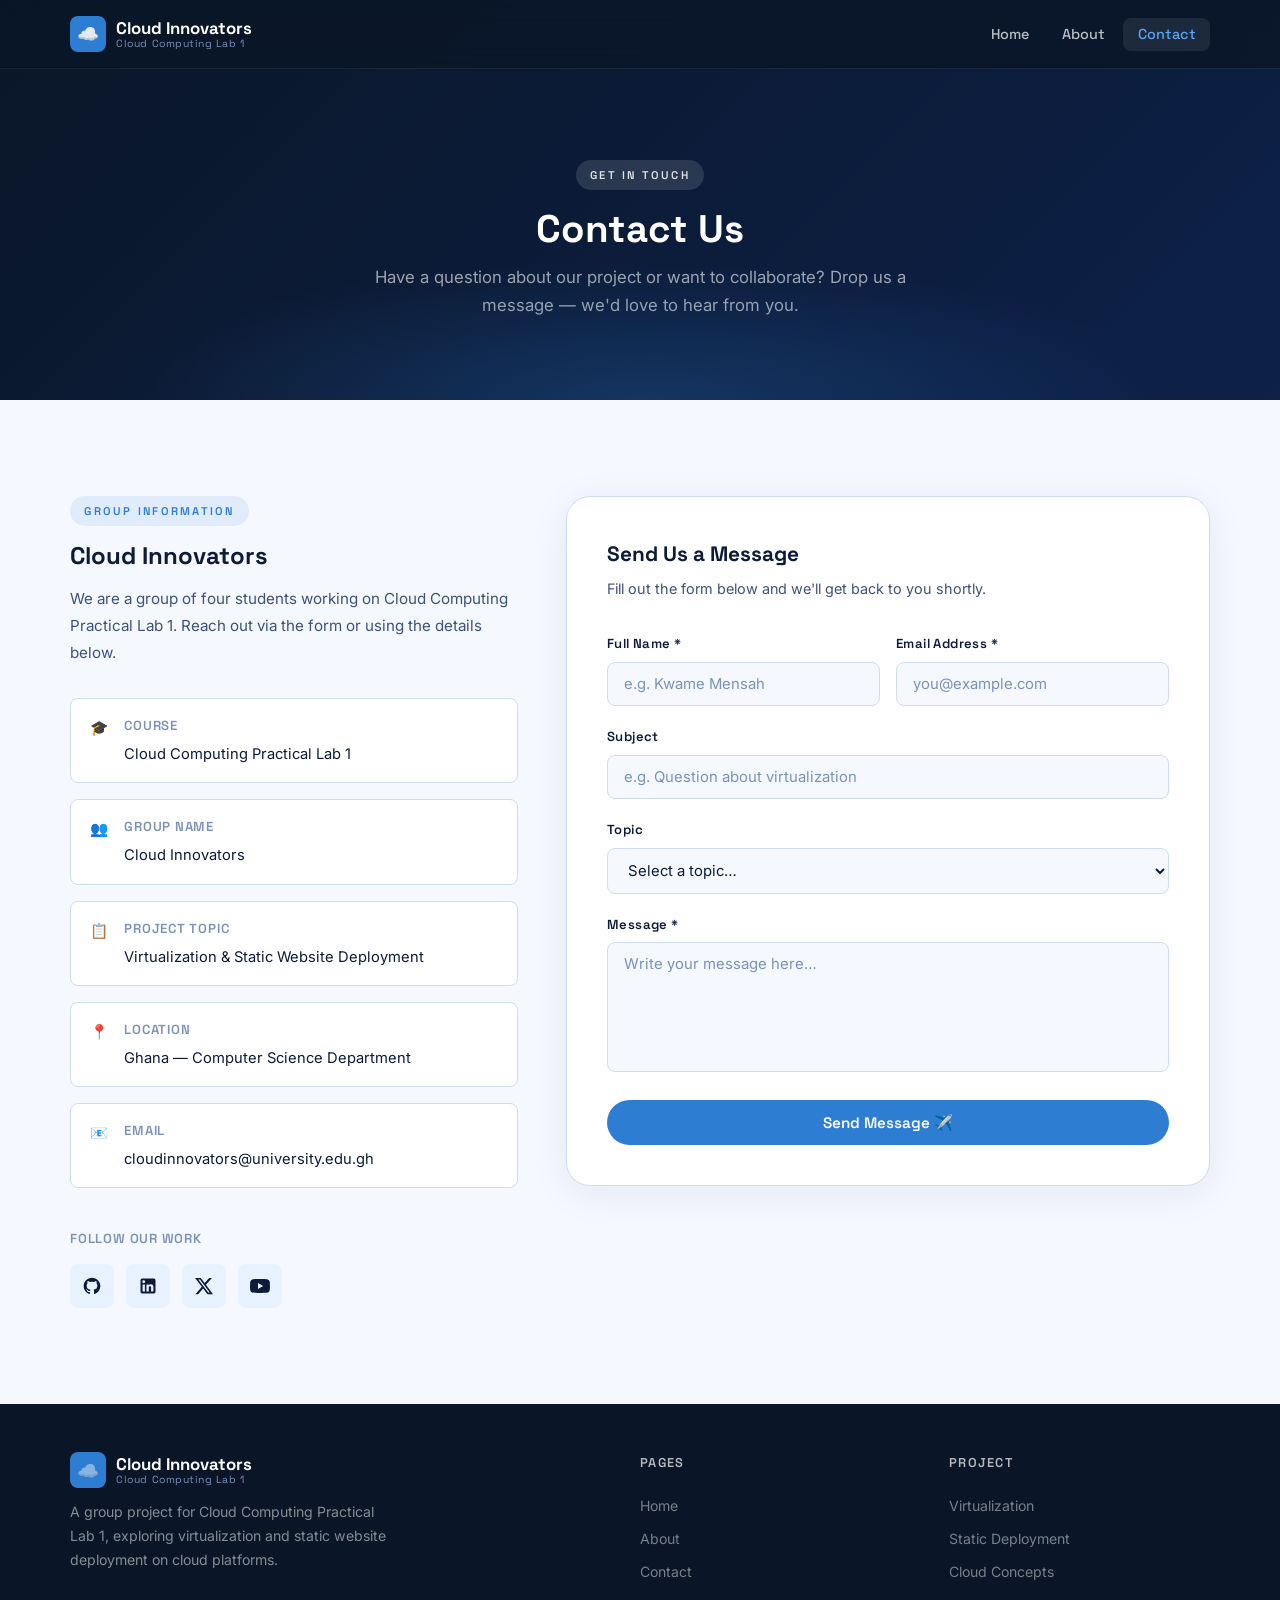
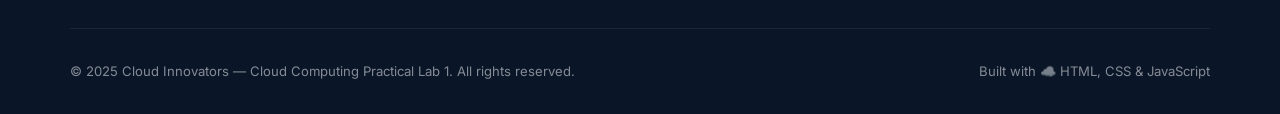
==== contact.html @ 01a99489 "feat: initialize website project with responsive structure, navigation, and contact form logic" ====
<!DOCTYPE html>
<html lang="en">
<head>
  <meta charset="UTF-8" />
  <meta name="viewport" content="width=device-width, initial-scale=1.0" />
  <meta name="description" content="Contact the Cloud Innovators group — send a message or find our project details." />
  <title>Cloud Innovators | Contact</title>
  <link rel="stylesheet" href="style.css" />
  <link rel="preconnect" href="https://fonts.googleapis.com" />
  <link rel="preconnect" href="https://fonts.gstatic.com" crossorigin />
</head>
<body>

  <!-- ============================================================
       NAVIGATION
  ============================================================ -->
  <nav class="navbar" role="navigation" aria-label="Main navigation">
    <div class="container nav-inner">

      <a href="index.html" class="nav-logo" aria-label="Cloud Innovators Home">
        <div class="logo-icon" aria-hidden="true">☁️</div>
        <div class="logo-text">
          Cloud Innovators
          <span class="logo-sub">Cloud Computing Lab 1</span>
        </div>
      </a>

      <ul class="nav-links" role="list">
        <li><a href="index.html">Home</a></li>
        <li><a href="about.html">About</a></li>
        <li><a href="contact.html" class="active">Contact</a></li>
      </ul>

      <button class="nav-toggle" aria-label="Toggle navigation" aria-expanded="false">
        <span></span><span></span><span></span>
      </button>

    </div>
  </nav>


  <!-- ============================================================
       PAGE HERO
  ============================================================ -->
  <header class="page-hero" role="banner">
    <div class="container">
      <span class="section-label" style="background:rgba(255,255,255,0.12); color:rgba(255,255,255,0.85);">
        Get in Touch
      </span>
      <h1 class="section-title">Contact Us</h1>
      <p>
        Have a question about our project or want to collaborate?
        Drop us a message — we'd love to hear from you.
      </p>
    </div>
  </header>


  <!-- ============================================================
       CONTACT SECTION
  ============================================================ -->
  <section class="contact-section" aria-labelledby="contact-title">
    <div class="container">

      <div class="contact-grid">

        <!-- Left: Group Info Panel -->
        <aside class="contact-info" aria-label="Group contact information">

          <span class="section-label">Group Information</span>
          <h2 id="contact-title" class="section-title" style="font-size:1.5rem;">Cloud Innovators</h2>
          <p>
            We are a group of four students working on Cloud Computing Practical Lab 1.
            Reach out via the form or using the details below.
          </p>

          <!-- Contact details list -->
          <ul class="info-list" role="list">

            <li class="info-item reveal">
              <span class="info-icon" aria-hidden="true">🎓</span>
              <div>
                <strong>Course</strong>
                <span>Cloud Computing Practical Lab 1</span>
              </div>
            </li>

            <li class="info-item reveal">
              <span class="info-icon" aria-hidden="true">👥</span>
              <div>
                <strong>Group Name</strong>
                <span>Cloud Innovators</span>
              </div>
            </li>

            <li class="info-item reveal">
              <span class="info-icon" aria-hidden="true">📋</span>
              <div>
                <strong>Project Topic</strong>
                <span>Virtualization &amp; Static Website Deployment</span>
              </div>
            </li>

            <li class="info-item reveal">
              <span class="info-icon" aria-hidden="true">📍</span>
              <div>
                <strong>Location</strong>
                <span>Ghana — Computer Science Department</span>
              </div>
            </li>

            <li class="info-item reveal">
              <span class="info-icon" aria-hidden="true">📧</span>
              <div>
                <strong>Email</strong>
                <span>cloudinnovators@university.edu.gh</span>
              </div>
            </li>

          </ul><!-- /info-list -->

          <!-- Social media placeholder icons -->
          <div class="reveal">
            <p style="font-family:var(--font-display); font-size:0.82rem; font-weight:600; letter-spacing:0.06em; text-transform:uppercase; color:var(--text-muted); margin-bottom:0.8rem;">
              Follow Our Work
            </p>
            <div class="social-row" role="list" aria-label="Social media links">
              <a href="#" class="social-btn" role="listitem" title="GitHub" aria-label="GitHub (placeholder)">
                <!-- GitHub icon via Unicode -->
                <svg width="20" height="20" viewBox="0 0 24 24" fill="currentColor" aria-hidden="true">
                  <path d="M12 2C6.477 2 2 6.477 2 12c0 4.418 2.865 8.166 6.839 9.489.5.092.682-.217.682-.482 0-.237-.008-.866-.013-1.699-2.782.604-3.369-1.341-3.369-1.341-.454-1.155-1.11-1.462-1.11-1.462-.908-.62.069-.608.069-.608 1.003.07 1.531 1.03 1.531 1.03.892 1.529 2.341 1.087 2.91.832.092-.647.35-1.088.636-1.338-2.22-.253-4.555-1.11-4.555-4.943 0-1.091.39-1.984 1.029-2.683-.103-.253-.446-1.27.098-2.647 0 0 .84-.269 2.75 1.025A9.564 9.564 0 0112 6.844a9.59 9.59 0 012.504.337c1.909-1.294 2.747-1.025 2.747-1.025.546 1.377.202 2.394.1 2.647.64.699 1.028 1.592 1.028 2.683 0 3.842-2.339 4.687-4.566 4.935.359.309.678.919.678 1.852 0 1.336-.012 2.415-.012 2.743 0 .267.18.578.688.48C19.138 20.163 22 16.418 22 12c0-5.523-4.477-10-10-10z"/>
                </svg>
              </a>

              <a href="#" class="social-btn" role="listitem" title="LinkedIn" aria-label="LinkedIn (placeholder)">
                <svg width="20" height="20" viewBox="0 0 24 24" fill="currentColor" aria-hidden="true">
                  <path d="M19 3A2 2 0 0121 5v14a2 2 0 01-2 2H5a2 2 0 01-2-2V5a2 2 0 012-2h14m-.5 15.5v-5.3a3.26 3.26 0 00-3.26-3.26c-.85 0-1.84.52-2.32 1.3v-1.11h-2.79v8.37h2.79v-4.93c0-.77.62-1.4 1.39-1.4a1.4 1.4 0 011.4 1.4v4.93h2.79M6.88 8.56a1.68 1.68 0 001.68-1.68c0-.93-.75-1.69-1.68-1.69a1.69 1.69 0 00-1.69 1.69c0 .93.76 1.68 1.69 1.68m1.39 9.94v-8.37H5.5v8.37h2.77z"/>
                </svg>
              </a>

              <a href="#" class="social-btn" role="listitem" title="Twitter / X" aria-label="Twitter (placeholder)">
                <svg width="20" height="20" viewBox="0 0 24 24" fill="currentColor" aria-hidden="true">
                  <path d="M18.244 2.25h3.308l-7.227 8.26 8.502 11.24H16.17l-5.214-6.817L4.99 21.75H1.68l7.73-8.835L1.254 2.25H8.08l4.713 6.231zm-1.161 17.52h1.833L7.084 4.126H5.117z"/>
                </svg>
              </a>

              <a href="#" class="social-btn" role="listitem" title="YouTube" aria-label="YouTube (placeholder)">
                <svg width="20" height="20" viewBox="0 0 24 24" fill="currentColor" aria-hidden="true">
                  <path d="M23.498 6.186a3.016 3.016 0 00-2.122-2.136C19.505 3.545 12 3.545 12 3.545s-7.505 0-9.377.505A3.017 3.017 0 00.502 6.186C0 8.07 0 12 0 12s0 3.93.502 5.814a3.016 3.016 0 002.122 2.136c1.871.505 9.376.505 9.376.505s7.505 0 9.377-.505a3.015 3.015 0 002.122-2.136C24 15.93 24 12 24 12s0-3.93-.502-5.814zM9.545 15.568V8.432L15.818 12l-6.273 3.568z"/>
                </svg>
              </a>

            </div><!-- /social-row -->
          </div>

        </aside><!-- /contact-info -->


        <!-- Right: Contact Form -->
        <div class="contact-form-wrap reveal">

          <h3>Send Us a Message</h3>
          <p class="form-sub">Fill out the form below and we'll get back to you shortly.</p>

          <!--
            Contact form — uses client-side validation via script.js.
            In production, replace the JS timeout with a real fetch() POST
            to your backend or a form service (e.g. Formspree, Netlify Forms).
          -->
          <form id="contactForm" novalidate aria-label="Contact form">

            <!-- Name + Email row -->
            <div class="form-row">

              <div class="form-group">
                <label for="name">Full Name <span aria-hidden="true">*</span></label>
                <input
                  type="text"
                  id="name"
                  name="name"
                  placeholder="e.g. Kwame Mensah"
                  required
                  autocomplete="name"
                  aria-required="true"
                />
              </div>

              <div class="form-group">
                <label for="email">Email Address <span aria-hidden="true">*</span></label>
                <input
                  type="email"
                  id="email"
                  name="email"
                  placeholder="you@example.com"
                  required
                  autocomplete="email"
                  aria-required="true"
                />
              </div>

            </div><!-- /form-row -->

            <!-- Subject -->
            <div class="form-group">
              <label for="subject">Subject</label>
              <input
                type="text"
                id="subject"
                name="subject"
                placeholder="e.g. Question about virtualization"
                autocomplete="off"
              />
            </div>

            <!-- Topic select -->
            <div class="form-group">
              <label for="topic">Topic</label>
              <select id="topic" name="topic">
                <option value="" disabled selected>Select a topic…</option>
                <option value="general">General Enquiry</option>
                <option value="virtualization">Virtualization</option>
                <option value="deployment">Static Deployment</option>
                <option value="cloud">Cloud Concepts</option>
                <option value="collaboration">Collaboration</option>
                <option value="other">Other</option>
              </select>
            </div>

            <!-- Message -->
            <div class="form-group">
              <label for="message">Message <span aria-hidden="true">*</span></label>
              <textarea
                id="message"
                name="message"
                placeholder="Write your message here…"
                required
                aria-required="true"
              ></textarea>
            </div>

            <!-- Submit -->
            <button type="submit" class="btn btn-primary form-submit">
              Send Message ✈️
            </button>

          </form><!-- /contactForm -->

          <!-- Success state (hidden until form submitted) -->
          <div class="form-success" role="alert" aria-live="polite">
            <div class="success-icon" aria-hidden="true">✅</div>
            <h4>Message Sent!</h4>
            <p>Thanks for reaching out. We'll get back to you as soon as possible.</p>
          </div>

        </div><!-- /contact-form-wrap -->

      </div><!-- /contact-grid -->

    </div>
  </section><!-- /contact-section -->


  <!-- ============================================================
       FOOTER
  ============================================================ -->
  <footer role="contentinfo">
    <div class="container">

      <div class="footer-inner">

        <div class="footer-brand">
          <div class="nav-logo">
            <div class="logo-icon" aria-hidden="true">☁️</div>
            <div class="logo-text">
              Cloud Innovators
              <span class="logo-sub">Cloud Computing Lab 1</span>
            </div>
          </div>
          <p>
            A group project for Cloud Computing Practical Lab 1, exploring
            virtualization and static website deployment on cloud platforms.
          </p>
        </div>

        <nav class="footer-col" aria-label="Footer navigation">
          <h5>Pages</h5>
          <a href="index.html">Home</a>
          <a href="about.html">About</a>
          <a href="contact.html">Contact</a>
        </nav>

        <div class="footer-col">
          <h5>Project</h5>
          <a href="#">Virtualization</a>
          <a href="#">Static Deployment</a>
          <a href="#">Cloud Concepts</a>
        </div>

      </div>

      <div class="footer-bottom">
        <span>© 2025 Cloud Innovators — Cloud Computing Practical Lab 1. All rights reserved.</span>
        <span>Built with ☁️ HTML, CSS &amp; JavaScript</span>
      </div>

    </div>
  </footer>


  <script src="script.js"></script>
</body>
</html>
---- style.css ----
/* ============================================================
   style.css — Cloud Innovators | Cloud Computing Practical Lab 1
   Design: Stratospheric blue palette, crisp whites, glassmorphism
   accents, subtle animated cloud drifts.
   ============================================================ */

/* ---------- Google Fonts Import ---------- */
@import url('https://fonts.googleapis.com/css2?family=Space+Grotesk:wght@300;400;500;600;700&family=Inter:wght@300;400;500&display=swap');

/* ---------- CSS Custom Properties ---------- */
:root {
  /* Colour palette */
  --sky-deep:    #0A1628;   /* near-black sky — navbar, footer */
  --sky-dark:    #0D2149;   /* dark navy */
  --sky-mid:     #1A4B8C;   /* mid-blue */
  --sky-bright:  #2D7DD2;   /* brand blue */
  --sky-light:   #5BA4F5;   /* accent / hover */
  --sky-pale:    #E8F2FF;   /* very light blue tint */
  --cloud-white: #FFFFFF;
  --cloud-off:   #F5F8FF;   /* page background */
  --cloud-gray:  #D0DCF0;   /* borders, dividers */
  --text-primary: #0D1B38;
  --text-secondary: #3D5278;
  --text-muted:  #7A92B8;

  /* Typography */
  --font-display: 'Space Grotesk', sans-serif;
  --font-body:    'Inter', sans-serif;

  /* Spacing / radii */
  --radius-sm:  8px;
  --radius-md:  16px;
  --radius-lg:  24px;
  --radius-xl:  40px;

  /* Transitions */
  --ease: cubic-bezier(0.4, 0, 0.2, 1);
  --dur:  0.28s;
}

/* ---------- Reset & Base ---------- */
*, *::before, *::after { box-sizing: border-box; margin: 0; padding: 0; }

html { scroll-behavior: smooth; font-size: 16px; }

body {
  font-family: var(--font-body);
  background-color: var(--cloud-off);
  color: var(--text-primary);
  line-height: 1.65;
  overflow-x: hidden;
}

img { max-width: 100%; display: block; }

a { color: inherit; text-decoration: none; }

ul { list-style: none; }

/* ---------- Utility ---------- */
.container {
  width: min(1140px, 100% - 3rem);
  margin-inline: auto;
}

.section-label {
  display: inline-block;
  font-family: var(--font-display);
  font-size: 0.7rem;
  font-weight: 600;
  letter-spacing: 0.2em;
  text-transform: uppercase;
  color: var(--sky-bright);
  background: rgba(45, 125, 210, 0.1);
  padding: 0.35rem 0.9rem;
  border-radius: 999px;
  margin-bottom: 1rem;
}

.section-title {
  font-family: var(--font-display);
  font-size: clamp(1.8rem, 3vw, 2.6rem);
  font-weight: 700;
  color: var(--text-primary);
  line-height: 1.2;
  margin-bottom: 1rem;
}

.section-sub {
  font-size: 1.05rem;
  color: var(--text-secondary);
  max-width: 60ch;
  margin-bottom: 2.5rem;
  line-height: 1.75;
}

.btn {
  display: inline-flex;
  align-items: center;
  gap: 0.5rem;
  font-family: var(--font-display);
  font-size: 0.95rem;
  font-weight: 600;
  padding: 0.8rem 1.8rem;
  border-radius: 999px;
  cursor: pointer;
  transition: background var(--dur) var(--ease),
              box-shadow var(--dur) var(--ease),
              transform var(--dur) var(--ease);
  border: none;
}

.btn-primary {
  background: var(--sky-bright);
  color: var(--cloud-white);
}
.btn-primary:hover {
  background: var(--sky-light);
  box-shadow: 0 8px 24px rgba(45, 125, 210, 0.4);
  transform: translateY(-2px);
}

.btn-outline {
  background: transparent;
  color: var(--cloud-white);
  border: 2px solid rgba(255,255,255,0.55);
}
.btn-outline:hover {
  background: rgba(255,255,255,0.12);
  border-color: rgba(255,255,255,0.9);
  transform: translateY(-2px);
}

/* ---------- Navigation ---------- */
.navbar {
  position: fixed;
  top: 0;
  left: 0;
  right: 0;
  z-index: 100;
  background: rgba(10, 22, 40, 0.82);
  backdrop-filter: blur(14px);
  -webkit-backdrop-filter: blur(14px);
  border-bottom: 1px solid rgba(255,255,255,0.07);
  transition: background var(--dur) var(--ease);
}

.navbar.scrolled {
  background: rgba(10, 22, 40, 0.97);
}

.nav-inner {
  display: flex;
  align-items: center;
  justify-content: space-between;
  height: 68px;
}

/* Logo */
.nav-logo {
  display: flex;
  align-items: center;
  gap: 0.65rem;
}

.logo-icon {
  width: 36px;
  height: 36px;
  background: var(--sky-bright);
  border-radius: var(--radius-sm);
  display: flex;
  align-items: center;
  justify-content: center;
  font-size: 1.1rem;
}

.logo-text {
  font-family: var(--font-display);
  font-weight: 700;
  font-size: 1.05rem;
  color: var(--cloud-white);
  line-height: 1.1;
}

.logo-sub {
  font-size: 0.65rem;
  font-weight: 400;
  color: var(--text-muted);
  display: block;
  letter-spacing: 0.05em;
}

/* Nav links */
.nav-links {
  display: flex;
  align-items: center;
  gap: 0.25rem;
}

.nav-links a {
  font-family: var(--font-display);
  font-size: 0.9rem;
  font-weight: 500;
  color: rgba(255,255,255,0.72);
  padding: 0.45rem 0.9rem;
  border-radius: var(--radius-sm);
  transition: color var(--dur), background var(--dur);
}

.nav-links a:hover,
.nav-links a.active {
  color: var(--cloud-white);
  background: rgba(255,255,255,0.08);
}

.nav-links a.active {
  color: var(--sky-light);
}

/* Hamburger */
.nav-toggle {
  display: none;
  flex-direction: column;
  gap: 5px;
  cursor: pointer;
  padding: 6px;
  background: none;
  border: none;
}
.nav-toggle span {
  display: block;
  width: 24px;
  height: 2px;
  background: var(--cloud-white);
  border-radius: 2px;
  transition: transform var(--dur), opacity var(--dur);
}
.nav-toggle.open span:nth-child(1) { transform: translateY(7px) rotate(45deg); }
.nav-toggle.open span:nth-child(2) { opacity: 0; }
.nav-toggle.open span:nth-child(3) { transform: translateY(-7px) rotate(-45deg); }

/* ---------- Hero (index.html) ---------- */
.hero {
  min-height: 100vh;
  position: relative;
  display: flex;
  align-items: center;
  overflow: hidden;
  background: linear-gradient(135deg, var(--sky-deep) 0%, var(--sky-dark) 40%, var(--sky-mid) 100%);
}

/* Animated gradient orbs */
.hero::before {
  content: '';
  position: absolute;
  inset: 0;
  background:
    radial-gradient(ellipse 60% 55% at 70% 60%, rgba(45,125,210,0.25) 0%, transparent 70%),
    radial-gradient(ellipse 45% 40% at 20% 30%, rgba(91,164,245,0.15) 0%, transparent 65%);
  pointer-events: none;
}

/* Floating cloud shapes */
.cloud-float {
  position: absolute;
  border-radius: 999px;
  background: rgba(255,255,255,0.04);
  animation: drift linear infinite;
}
.cloud-float:nth-child(1) { width: 340px; height: 90px; top: 18%; left: -5%; animation-duration: 28s; }
.cloud-float:nth-child(2) { width: 220px; height: 60px; top: 60%; left: 55%; animation-duration: 36s; animation-delay: -12s; }
.cloud-float:nth-child(3) { width: 160px; height: 44px; top: 80%; left: 5%;  animation-duration: 22s; animation-delay: -6s; }

@keyframes drift {
  from { transform: translateX(-120px); opacity: 0.6; }
  50%  { opacity: 1; }
  to   { transform: translateX(calc(100vw + 120px)); opacity: 0.6; }
}

.hero-content {
  position: relative;
  z-index: 2;
  padding-block: 7rem 4rem;
}

.hero-grid {
  display: grid;
  grid-template-columns: 1fr 1fr;
  align-items: center;
  gap: 4rem;
}

.hero-badge {
  display: inline-flex;
  align-items: center;
  gap: 0.5rem;
  background: rgba(255,255,255,0.08);
  border: 1px solid rgba(255,255,255,0.15);
  color: rgba(255,255,255,0.85);
  font-family: var(--font-display);
  font-size: 0.75rem;
  font-weight: 500;
  letter-spacing: 0.06em;
  text-transform: uppercase;
  padding: 0.4rem 1rem;
  border-radius: 999px;
  margin-bottom: 1.5rem;
}

.hero-title {
  font-family: var(--font-display);
  font-size: clamp(2.4rem, 5vw, 4rem);
  font-weight: 700;
  color: var(--cloud-white);
  line-height: 1.1;
  margin-bottom: 1.5rem;
}

.hero-title .accent {
  background: linear-gradient(90deg, #5BA4F5, #93C5FD);
  -webkit-background-clip: text;
  -webkit-text-fill-color: transparent;
  background-clip: text;
}

.hero-desc {
  font-size: 1.05rem;
  color: rgba(255,255,255,0.65);
  line-height: 1.8;
  margin-bottom: 2.5rem;
  max-width: 50ch;
}

.hero-actions {
  display: flex;
  flex-wrap: wrap;
  gap: 0.9rem;
}

/* Hero image panel */
.hero-visual {
  position: relative;
}

.hero-img-wrap {
  position: relative;
  border-radius: var(--radius-lg);
  overflow: hidden;
  box-shadow: 0 32px 80px rgba(0,0,0,0.45);
  aspect-ratio: 4/3;
}

.hero-img-wrap img {
  width: 100%;
  height: 100%;
  object-fit: cover;
  filter: brightness(0.88) saturate(1.15);
}

/* Stat cards overlaid on image */
.stat-card {
  position: absolute;
  background: rgba(255,255,255,0.1);
  backdrop-filter: blur(16px);
  -webkit-backdrop-filter: blur(16px);
  border: 1px solid rgba(255,255,255,0.2);
  border-radius: var(--radius-md);
  padding: 0.85rem 1.2rem;
  color: var(--cloud-white);
}

.stat-card:nth-child(2) { top: -1.2rem; right: -1.2rem; }
.stat-card:nth-child(3) { bottom: -1.2rem; left: -1.2rem; }

.stat-num {
  font-family: var(--font-display);
  font-size: 1.5rem;
  font-weight: 700;
  color: var(--sky-light);
}

.stat-lbl {
  font-size: 0.72rem;
  color: rgba(255,255,255,0.65);
  letter-spacing: 0.04em;
  text-transform: uppercase;
}

/* ---------- Features / Info Section (index) ---------- */
.features {
  padding-block: 6rem;
}

.features-intro { text-align: center; }
.features-intro .section-sub { margin-inline: auto; }

.features-grid {
  display: grid;
  grid-template-columns: repeat(3, 1fr);
  gap: 1.5rem;
  margin-top: 3rem;
}

.feature-card {
  background: var(--cloud-white);
  border: 1px solid var(--cloud-gray);
  border-radius: var(--radius-md);
  padding: 2rem;
  transition: transform var(--dur) var(--ease), box-shadow var(--dur) var(--ease);
}

.feature-card:hover {
  transform: translateY(-6px);
  box-shadow: 0 20px 50px rgba(13, 33, 73, 0.1);
}

.feature-icon {
  width: 52px;
  height: 52px;
  border-radius: var(--radius-sm);
  background: var(--sky-pale);
  display: flex;
  align-items: center;
  justify-content: center;
  font-size: 1.5rem;
  margin-bottom: 1.25rem;
}

.feature-card h3 {
  font-family: var(--font-display);
  font-size: 1.1rem;
  font-weight: 600;
  margin-bottom: 0.6rem;
  color: var(--text-primary);
}

.feature-card p {
  font-size: 0.92rem;
  color: var(--text-secondary);
  line-height: 1.7;
}

/* ---------- Team Highlight (index) ---------- */
.team-strip {
  background: linear-gradient(135deg, var(--sky-dark), var(--sky-mid));
  padding-block: 5rem;
  text-align: center;
  position: relative;
  overflow: hidden;
}

.team-strip::before {
  content: '';
  position: absolute;
  inset: 0;
  background: radial-gradient(ellipse 70% 60% at 50% 100%, rgba(91,164,245,0.18) 0%, transparent 70%);
  pointer-events: none;
}

.team-strip .section-label { background: rgba(255,255,255,0.12); color: rgba(255,255,255,0.85); }

.team-strip .section-title { color: var(--cloud-white); }

.team-strip .section-sub { color: rgba(255,255,255,0.6); margin-inline: auto; }

.team-avatars {
  display: flex;
  justify-content: center;
  flex-wrap: wrap;
  gap: 1.25rem;
  margin-top: 2.5rem;
}

.avatar-pill {
  display: flex;
  align-items: center;
  gap: 0.75rem;
  background: rgba(255,255,255,0.08);
  border: 1px solid rgba(255,255,255,0.15);
  border-radius: 999px;
  padding: 0.55rem 1.2rem 0.55rem 0.6rem;
  transition: background var(--dur);
}

.avatar-pill:hover { background: rgba(255,255,255,0.14); }

.avatar-circle {
  width: 36px;
  height: 36px;
  border-radius: 50%;
  background: linear-gradient(135deg, var(--sky-bright), var(--sky-light));
  display: flex;
  align-items: center;
  justify-content: center;
  font-family: var(--font-display);
  font-weight: 700;
  font-size: 0.85rem;
  color: #fff;
  flex-shrink: 0;
}

.avatar-name {
  font-family: var(--font-display);
  font-size: 0.88rem;
  font-weight: 500;
  color: rgba(255,255,255,0.9);
}

/* ---------- About Page ---------- */
.page-hero {
  background: linear-gradient(135deg, var(--sky-deep), var(--sky-dark));
  padding: 10rem 0 5rem;
  text-align: center;
  position: relative;
  overflow: hidden;
}

.page-hero::after {
  content: '';
  position: absolute;
  inset: 0;
  background: radial-gradient(ellipse 60% 50% at 50% 100%, rgba(45,125,210,0.25) 0%, transparent 70%);
  pointer-events: none;
}

.page-hero .section-title { color: var(--cloud-white); margin-bottom: 0.75rem; }

.page-hero p {
  color: rgba(255,255,255,0.6);
  font-size: 1.05rem;
  max-width: 50ch;
  margin-inline: auto;
}

/* About — explainer */
.explainer {
  padding-block: 6rem;
}

.explainer-grid {
  display: grid;
  grid-template-columns: 1fr 1fr;
  gap: 3rem;
  align-items: start;
}

.explainer-card {
  background: var(--cloud-white);
  border: 1px solid var(--cloud-gray);
  border-radius: var(--radius-md);
  padding: 2.25rem;
}

.explainer-card .card-icon {
  font-size: 2rem;
  margin-bottom: 1rem;
}

.explainer-card h3 {
  font-family: var(--font-display);
  font-size: 1.25rem;
  font-weight: 700;
  margin-bottom: 0.75rem;
  color: var(--text-primary);
}

.explainer-card p {
  font-size: 0.95rem;
  color: var(--text-secondary);
  line-height: 1.75;
}

/* About — Members */
.members-section {
  background: var(--sky-pale);
  padding-block: 6rem;
}

.members-grid {
  display: grid;
  grid-template-columns: repeat(2, 1fr);
  gap: 1.5rem;
  margin-top: 2.5rem;
}

.member-card {
  background: var(--cloud-white);
  border: 1px solid var(--cloud-gray);
  border-radius: var(--radius-md);
  padding: 2rem;
  display: flex;
  align-items: center;
  gap: 1.5rem;
  transition: transform var(--dur) var(--ease), box-shadow var(--dur) var(--ease);
}

.member-card:hover {
  transform: translateY(-4px);
  box-shadow: 0 16px 40px rgba(13, 33, 73, 0.08);
}

.member-avatar {
  width: 64px;
  height: 64px;
  border-radius: 50%;
  background: linear-gradient(135deg, var(--sky-mid), var(--sky-bright));
  display: flex;
  align-items: center;
  justify-content: center;
  font-family: var(--font-display);
  font-size: 1.3rem;
  font-weight: 700;
  color: #fff;
  flex-shrink: 0;
}

.member-info h4 {
  font-family: var(--font-display);
  font-size: 1.02rem;
  font-weight: 600;
  color: var(--text-primary);
  margin-bottom: 0.25rem;
}

.member-id {
  font-size: 0.82rem;
  color: var(--text-muted);
  font-weight: 500;
  letter-spacing: 0.04em;
  background: var(--sky-pale);
  padding: 0.2rem 0.65rem;
  border-radius: 999px;
  display: inline-block;
}

.member-role {
  font-size: 0.83rem;
  color: var(--sky-bright);
  margin-top: 0.3rem;
}

/* About — Purpose */
.purpose-section {
  padding-block: 6rem;
}

.purpose-box {
  background: linear-gradient(135deg, var(--sky-dark), var(--sky-mid));
  border-radius: var(--radius-lg);
  padding: 3.5rem;
  color: var(--cloud-white);
  position: relative;
  overflow: hidden;
}

.purpose-box::before {
  content: '';
  position: absolute;
  width: 320px;
  height: 320px;
  border-radius: 50%;
  background: rgba(255,255,255,0.04);
  top: -80px;
  right: -80px;
}

.purpose-box .section-label { background: rgba(255,255,255,0.12); color: rgba(255,255,255,0.85); }
.purpose-box .section-title { color: var(--cloud-white); }

.purpose-box p {
  color: rgba(255,255,255,0.7);
  line-height: 1.8;
  max-width: 70ch;
  font-size: 0.98rem;
}

.purpose-grid {
  display: grid;
  grid-template-columns: repeat(3, 1fr);
  gap: 1.25rem;
  margin-top: 2rem;
}

.purpose-item {
  background: rgba(255,255,255,0.07);
  border: 1px solid rgba(255,255,255,0.12);
  border-radius: var(--radius-md);
  padding: 1.5rem;
}

.purpose-item h5 {
  font-family: var(--font-display);
  font-size: 1rem;
  font-weight: 600;
  margin-bottom: 0.4rem;
}

.purpose-item p {
  font-size: 0.85rem;
  max-width: none;
}

/* ---------- Contact Page ---------- */
.contact-section {
  padding-block: 6rem;
}

.contact-grid {
  display: grid;
  grid-template-columns: 1fr 1.3fr;
  gap: 3rem;
  align-items: start;
}

/* Info panel */
.contact-info h3 {
  font-family: var(--font-display);
  font-size: 1.4rem;
  font-weight: 700;
  margin-bottom: 0.75rem;
}

.contact-info p {
  font-size: 0.95rem;
  color: var(--text-secondary);
  line-height: 1.75;
  margin-bottom: 2rem;
}

.info-list {
  display: flex;
  flex-direction: column;
  gap: 1rem;
  margin-bottom: 2.5rem;
}

.info-item {
  display: flex;
  align-items: flex-start;
  gap: 1rem;
  padding: 1rem 1.2rem;
  background: var(--cloud-white);
  border: 1px solid var(--cloud-gray);
  border-radius: var(--radius-sm);
}

.info-icon {
  font-size: 1.25rem;
  flex-shrink: 0;
  margin-top: 1px;
}

.info-item strong {
  font-family: var(--font-display);
  font-size: 0.82rem;
  font-weight: 600;
  text-transform: uppercase;
  letter-spacing: 0.06em;
  color: var(--text-muted);
  display: block;
  margin-bottom: 0.2rem;
}

.info-item span {
  font-size: 0.92rem;
  color: var(--text-primary);
}

/* Social links */
.social-row {
  display: flex;
  gap: 0.75rem;
}

.social-btn {
  width: 44px;
  height: 44px;
  border-radius: var(--radius-sm);
  background: var(--sky-pale);
  display: flex;
  align-items: center;
  justify-content: center;
  font-size: 1.1rem;
  transition: background var(--dur), transform var(--dur);
  cursor: pointer;
}

.social-btn:hover {
  background: var(--sky-bright);
  color: #fff;
  transform: translateY(-3px);
}

/* Contact form */
.contact-form-wrap {
  background: var(--cloud-white);
  border: 1px solid var(--cloud-gray);
  border-radius: var(--radius-lg);
  padding: 2.5rem;
  box-shadow: 0 8px 40px rgba(13, 33, 73, 0.07);
}

.contact-form-wrap h3 {
  font-family: var(--font-display);
  font-size: 1.3rem;
  font-weight: 700;
  margin-bottom: 0.4rem;
}

.contact-form-wrap .form-sub {
  font-size: 0.9rem;
  color: var(--text-secondary);
  margin-bottom: 2rem;
}

.form-row { display: grid; grid-template-columns: 1fr 1fr; gap: 1rem; }

.form-group {
  display: flex;
  flex-direction: column;
  gap: 0.45rem;
  margin-bottom: 1.25rem;
}

.form-group label {
  font-family: var(--font-display);
  font-size: 0.82rem;
  font-weight: 600;
  color: var(--text-primary);
  letter-spacing: 0.03em;
}

.form-group input,
.form-group textarea,
.form-group select {
  padding: 0.75rem 1rem;
  border: 1.5px solid var(--cloud-gray);
  border-radius: var(--radius-sm);
  font-family: var(--font-body);
  font-size: 0.93rem;
  color: var(--text-primary);
  background: var(--cloud-off);
  transition: border-color var(--dur), box-shadow var(--dur);
  outline: none;
  resize: none;
}

.form-group input:focus,
.form-group textarea:focus,
.form-group select:focus {
  border-color: var(--sky-bright);
  box-shadow: 0 0 0 3px rgba(45, 125, 210, 0.15);
  background: var(--cloud-white);
}

.form-group textarea { min-height: 130px; }

.form-group input::placeholder,
.form-group textarea::placeholder { color: var(--text-muted); }

.form-submit { width: 100%; justify-content: center; margin-top: 0.5rem; }

/* Form success state */
.form-success {
  display: none;
  text-align: center;
  padding: 2rem;
}
.form-success.show { display: block; }
.form-success .success-icon { font-size: 3rem; margin-bottom: 1rem; }
.form-success h4 { font-family: var(--font-display); font-size: 1.2rem; margin-bottom: 0.5rem; }
.form-success p { color: var(--text-secondary); font-size: 0.92rem; }

/* ---------- Footer ---------- */
footer {
  background: var(--sky-deep);
  color: rgba(255,255,255,0.5);
  padding-block: 3rem 2rem;
}

.footer-inner {
  display: grid;
  grid-template-columns: 2fr 1fr 1fr;
  gap: 3rem;
  padding-bottom: 2.5rem;
  border-bottom: 1px solid rgba(255,255,255,0.07);
  margin-bottom: 2rem;
}

.footer-brand .logo-text { color: #fff; }

.footer-brand p {
  font-size: 0.88rem;
  line-height: 1.7;
  margin-top: 0.75rem;
  max-width: 36ch;
}

.footer-col h5 {
  font-family: var(--font-display);
  font-size: 0.8rem;
  font-weight: 600;
  letter-spacing: 0.1em;
  text-transform: uppercase;
  color: rgba(255,255,255,0.7);
  margin-bottom: 1rem;
}

.footer-col a {
  display: block;
  font-size: 0.88rem;
  color: rgba(255,255,255,0.45);
  padding: 0.3rem 0;
  transition: color var(--dur);
}

.footer-col a:hover { color: var(--sky-light); }

.footer-bottom {
  display: flex;
  align-items: center;
  justify-content: space-between;
  flex-wrap: wrap;
  gap: 1rem;
  font-size: 0.82rem;
}

.footer-bottom a { color: var(--sky-light); }

/* ---------- Scroll-reveal animation ---------- */
.reveal {
  opacity: 0;
  transform: translateY(28px);
  transition: opacity 0.55s var(--ease), transform 0.55s var(--ease);
}

.reveal.visible {
  opacity: 1;
  transform: translateY(0);
}

/* ---------- Responsive ---------- */
@media (max-width: 900px) {
  .hero-grid { grid-template-columns: 1fr; text-align: center; }
  .hero-desc { margin-inline: auto; }
  .hero-actions { justify-content: center; }
  .hero-visual { display: none; }
  .features-grid { grid-template-columns: 1fr 1fr; }
  .explainer-grid { grid-template-columns: 1fr; }
  .members-grid { grid-template-columns: 1fr; }
  .contact-grid { grid-template-columns: 1fr; }
  .footer-inner { grid-template-columns: 1fr 1fr; }
  .purpose-grid { grid-template-columns: 1fr 1fr; }
}

@media (max-width: 640px) {
  .features-grid { grid-template-columns: 1fr; }
  .form-row { grid-template-columns: 1fr; }
  .purpose-grid { grid-template-columns: 1fr; }
  .footer-inner { grid-template-columns: 1fr; gap: 2rem; }
  .footer-bottom { flex-direction: column; text-align: center; }
  .nav-links {
    display: none;
    position: absolute;
    top: 68px;
    left: 0;
    right: 0;
    flex-direction: column;
    background: rgba(10, 22, 40, 0.97);
    padding: 1rem 1.5rem 1.5rem;
    gap: 0.25rem;
    border-bottom: 1px solid rgba(255,255,255,0.07);
  }
  .nav-links.open { display: flex; }
  .nav-links a { padding: 0.7rem 0.9rem; }
  .nav-toggle { display: flex; }
  .purpose-box { padding: 2rem; }
}

/* ---------- Reduced motion ---------- */
@media (prefers-reduced-motion: reduce) {
  *, *::before, *::after {
    animation-duration: 0.01ms !important;
    transition-duration: 0.01ms !important;
  }
}
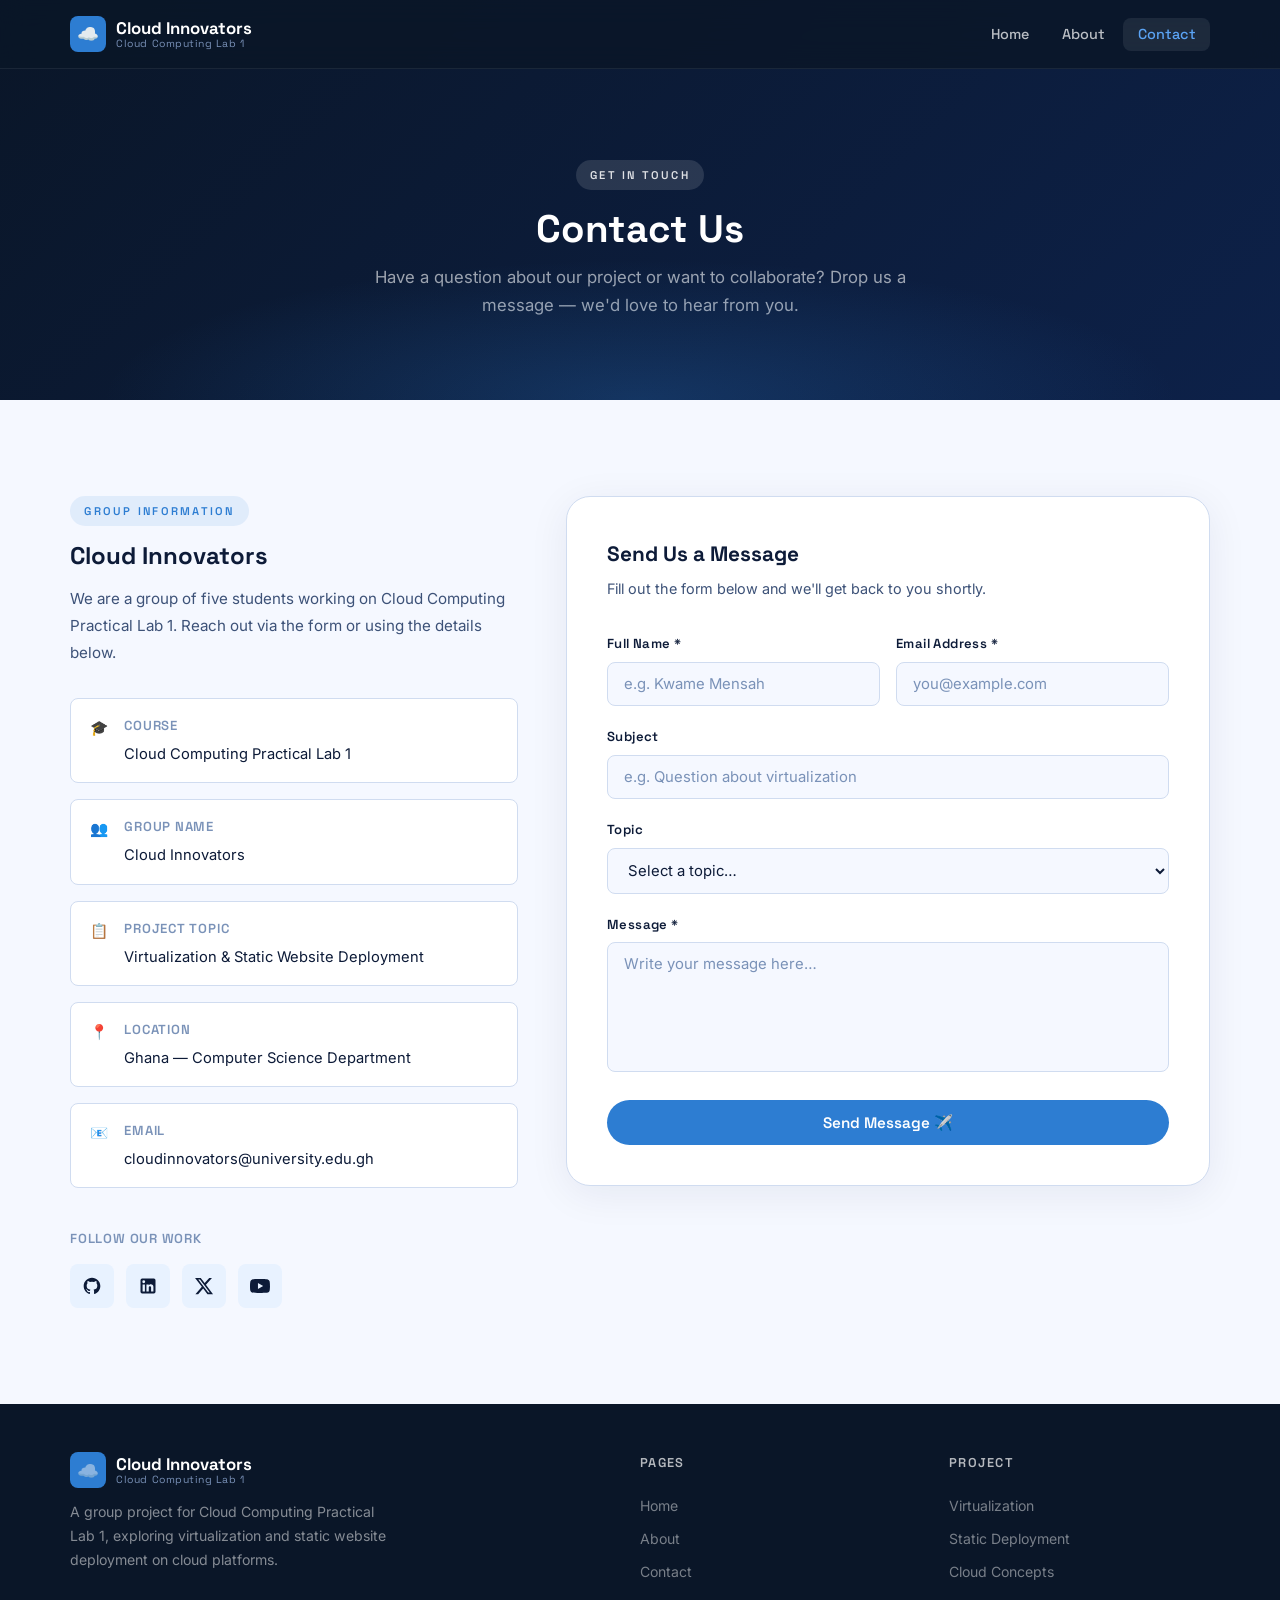
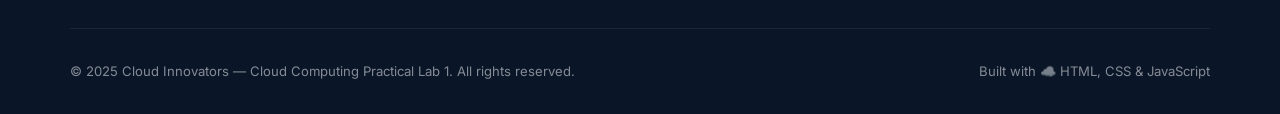
==== commit 1b909716: "Update group size from four to five students" ====
--- a/contact.html
+++ b/contact.html
@@ -70,7 +70,7 @@
           <span class="section-label">Group Information</span>
           <h2 id="contact-title" class="section-title" style="font-size:1.5rem;">Cloud Innovators</h2>
           <p>
-            We are a group of four students working on Cloud Computing Practical Lab 1.
+            We are a group of five students working on Cloud Computing Practical Lab 1.
             Reach out via the form or using the details below.
           </p>
 
